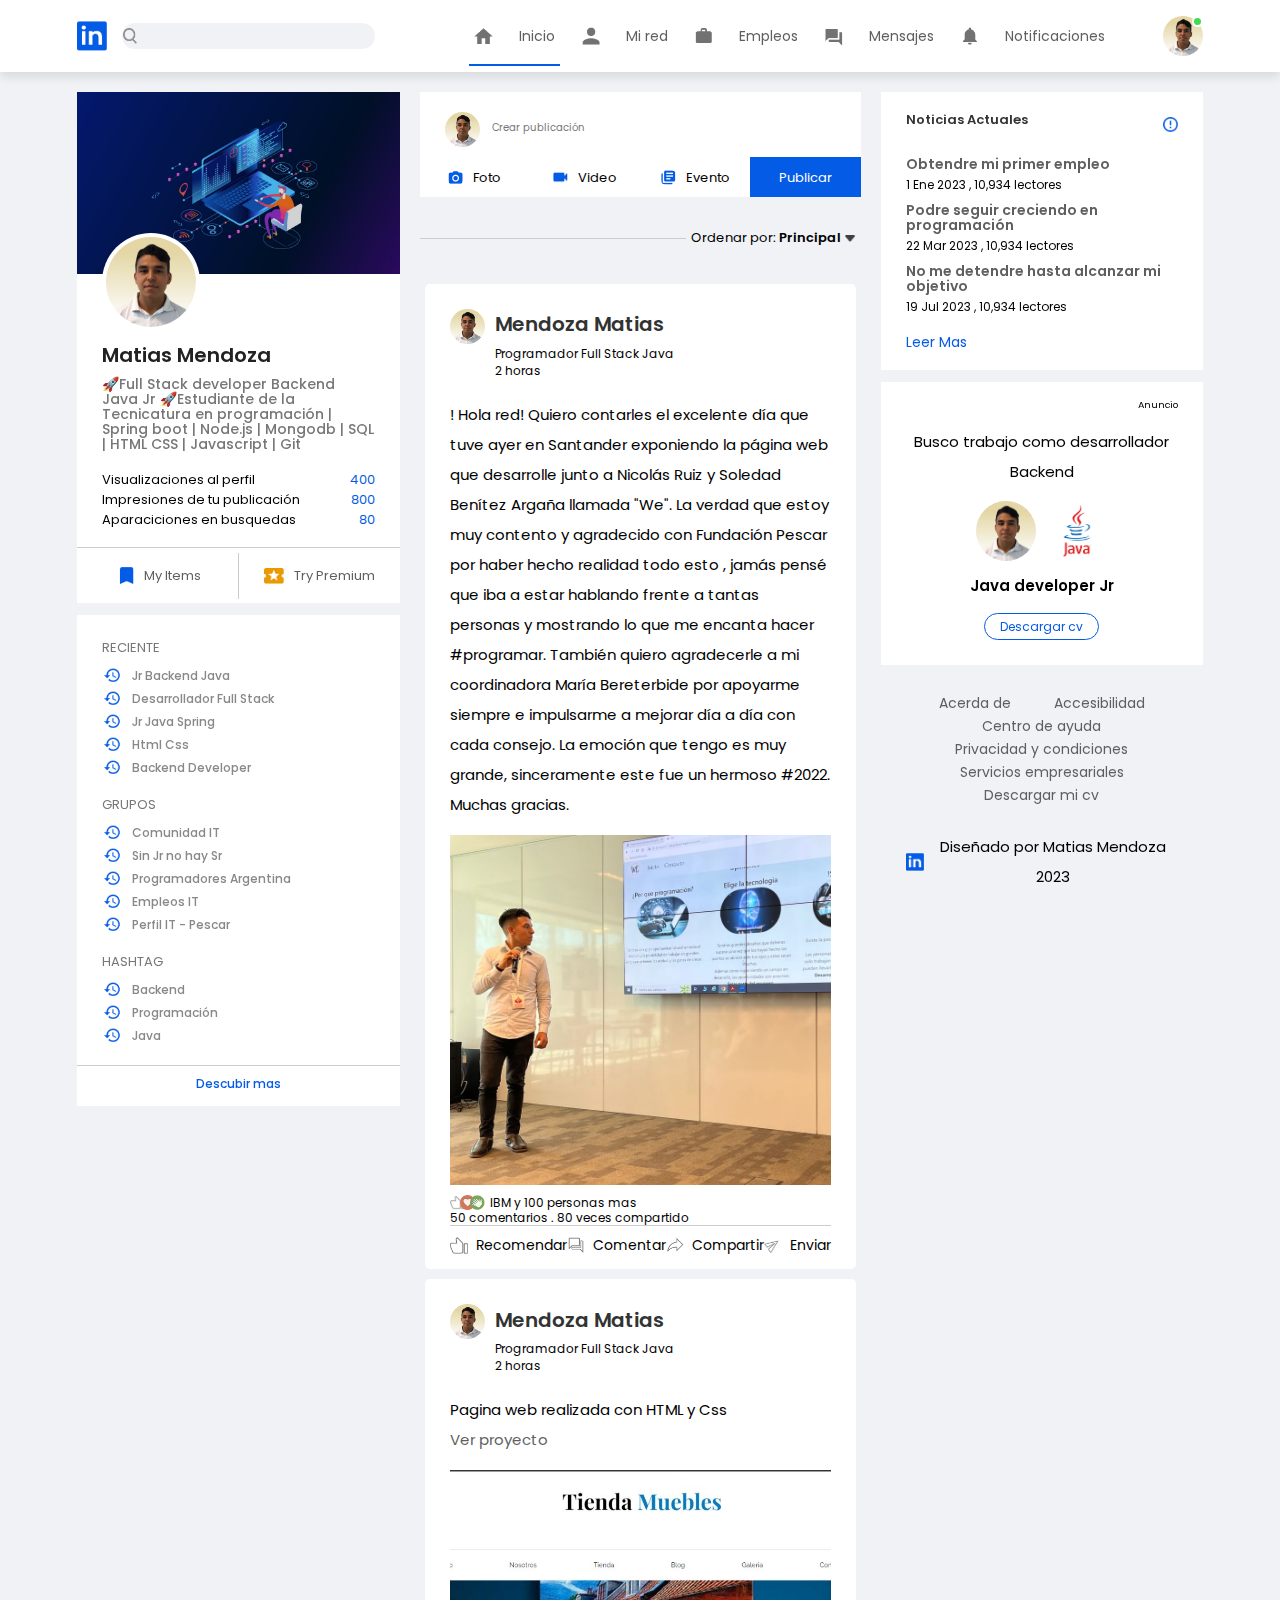
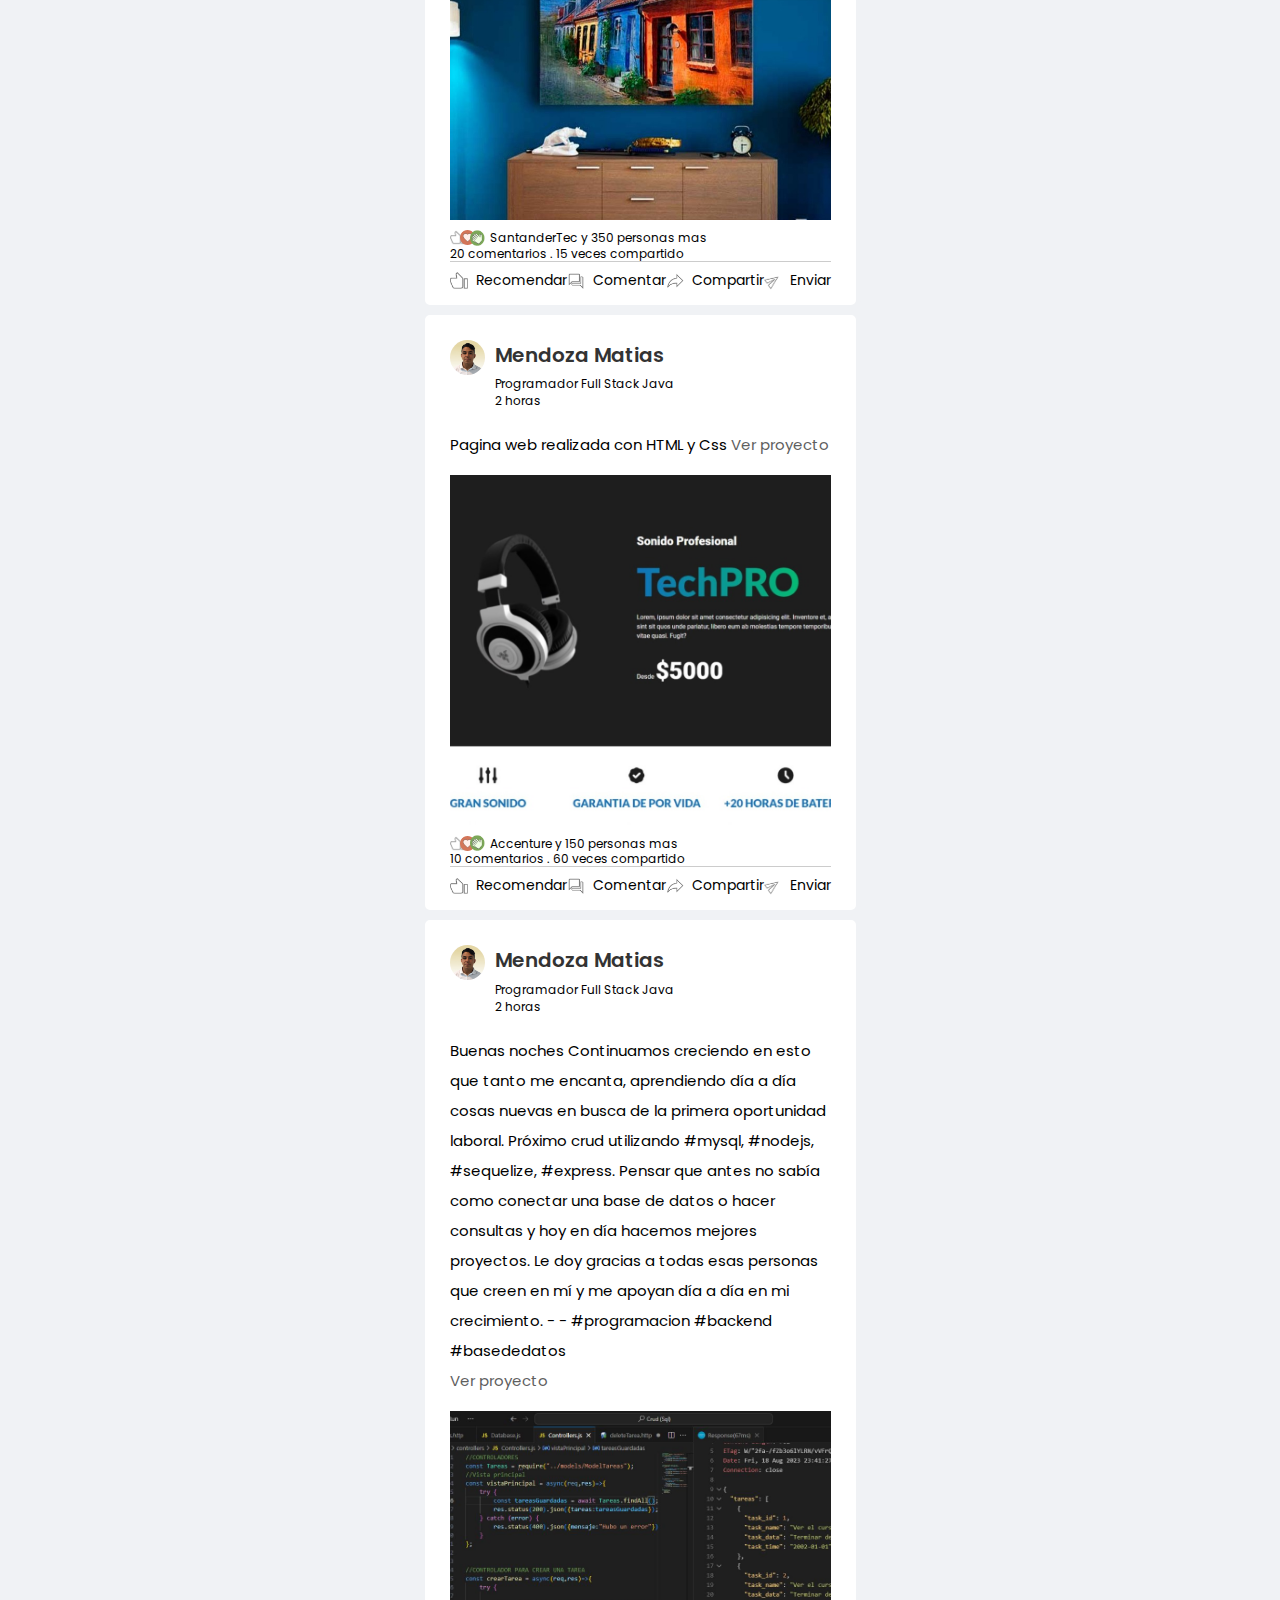
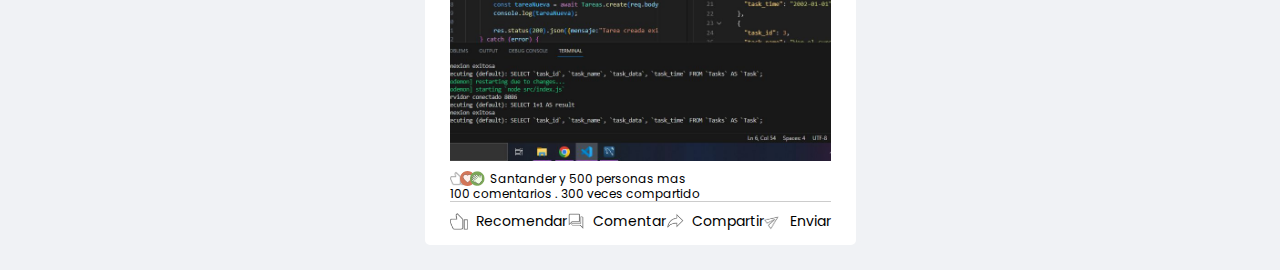
==== index.html @ 3d330d47 "primer commit" ====
<!DOCTYPE html>
<html lang="es">

<head>
    <meta charset="UTF-8">
    <meta http-equiv="X-UA-Compatible" content="IE=edge">
    <meta name="viewport" content="width=device-width, initial-scale=1.0">
    <title>Linkedn Mendoza Matias</title>
    <link rel="icon" href="./images/home.png">
    <link rel="stylesheet" href="css/normalize.css">
    <link rel="stylesheet" href="css/app.css">
    <link rel="preconnect" href="https://fonts.googleapis.com">
    <link rel="preconnect" href="https://fonts.gstatic.com" crossorigin>
    <link
        href="https://fonts.googleapis.com/css2?family=Lato:wght@100&family=Poppins:wght@400;600;800&family=Roboto+Serif:opsz,wght@8..144,400;8..144,500&family=Roboto:ital,wght@0,100;0,300;0,400;1,100&display=swap"
        rel="stylesheet">
</head>

<body>
    <!--Navegacion-->
    <nav class="navegacion">
        <div class="nav-logo">
            <a href="index.html" class="logo">
                <img src="images/logo.png" alt="Logo linkedn"></a>

            <div class="buscador">
                <img src="images/search.png" alt="Buscador">
                <input type="text" placeholder="Buscar">
            </div>

        </div>
        <div class="nav-links">
            <ul>
                <li><a href="#" class="activar-link">
                        <img src="images/home.png" alt="Logo Inicio">
                        <span class="nav-span">Inicio</span>
                    </a>
                </li>
                <li><a href="#">
                        <img src="images/network.png" alt="Logo Mi red trabajo">
                        <span class="nav-span">Mi red</span>
                    </a>
                </li>
                <li>
                    <a href="#">
                        <img src="images/jobs.png" alt="Logo Empleos">
                        <span class="nav-span">Empleos</span>
                    </a>
                </li>
                <li>
                    <a href="#">
                        <img src="images/message.png" alt="Logo Mensajes">
                        <span class="nav-span">Mensajes</span>
                    </a>
                </li>
                <li>
                    <a href="#"><img src="images/notification.png" alt="Logo Notificaciones">
                        <span class="nav-span">Notificaciones</span>
                    </a>
                </li>
            </ul>
        </div>
        <div class="nav-perfil">
            <div class="conectado">
                <img src="images/Foto.jpg" alt="Foto de perfil" class="foto-perfil" id="foto-perfil">
            </div>
        </div>
        <!--Perfil-->
        <div class="menu-perfil-wrap " id="menuWrap">
            <div class="perfil-menu">
                <div class="informacion-usuario">
                    <img src="images/Foto.jpg" alt="Foto personal">
                </div>
                <h3>Mendoza Matias</h3>
                <a href="./views/perfil.html">Ver tu perfil</a>
                <hr>
                <a href="#" class="perfil-menu-link">
                    <img src="images/feedback.png" alt="Icono opionio">
                    <p>Dar opinion</p>
                    <span>></span>
                </a>
                <a href="#" class="perfil-menu-link">
                    <img src="images/setting.png" alt="Icono opciones">
                    <p>Opciones y Privacidad</p>
                    <span>></span>
                </a>
                <a href="#" class="perfil-menu-link">
                    <img src="images/help.png" alt="Icono ayuda">
                    <p>Ayuda y soporte</p>
                    <span>></span>
                </a>
                <a href="#" class="perfil-menu-link">
                    <img src="images/display.png" alt="Icono acceso ">
                    <p>Visualizacion y Acceso</p>
                    <span>></span>
                </a>
                <a href="#" class="perfil-menu-link">
                    <img src="images/logout.png" alt="Icono cerrar sesion ">
                    <p>Cerrar Sesion</p>
                    <span>></span>
                </a>
            </div>
        </div>
    </nav>
    <!--Fin navegacion-->
    <!--Contenido-->
    <main>
        <section class="contenido-principal">
            <!--Contenido izquierdo-->

            <div class="sidebar-izquierdo">
                <div class="position-sticky">
                    <!--Efecto scroll-->
                    <div class="sidebar-perfil">
                        <img src="./images/portada-perfil.jpeg" width="100%">
                        <div class="sidebar-perfil-info">
                            <img src="images/Foto.jpg">
                            <h1>Matias Mendoza</h1>
                            <h3>🚀Full Stack developer Backend Java Jr 🚀Estudiante de la Tecnicatura en
                                programación |
                                Spring boot | Node.js | Mongodb | SQL | HTML CSS | Javascript | Git</h3>
                            <ul class="perfil-items">
                                <li>Visualizaciones al perfil<span>400</span></li>
                                <li>Impresiones de tu publicación<span>800</span></li>
                                <li>Aparaciciones en busquedas<span>80</span></li>
                            </ul>
                        </div>
                        <div class="sidebar-perfil-link">
                            <a href="#"><img src="images/items.png" alt=""> My Items</a>
                            <a href="#"><img src="images/premium.png" alt=""> Try Premium</a>
                        </div>
                    </div>
                    <!--Seccion izquierda-->
                    <div class="sidebar-actividad">
                        <h3>Reciente</h3>
                        <a href="#"><img src="/images/recent.png">Jr Backend Java</a>
                        <a href="#"><img src="/images/recent.png">Desarrollador Full Stack</a>
                        <a href="#"><img src="/images/recent.png">Jr Java Spring</a>
                        <a href="#"><img src="/images/recent.png">Html Css</a>
                        <a href="#"><img src="/images/recent.png">Backend Developer</a>
                        <h3>Grupos</h3>
                        <a href="#"><img src="/images/recent.png">Comunidad IT</a>
                        <a href="#"><img src="/images/recent.png">Sin Jr no hay Sr</a>
                        <a href="#"><img src="/images/recent.png">Programadores Argentina</a>
                        <a href="#"><img src="/images/recent.png">Empleos IT</a>
                        <a href="#"><img src="/images/recent.png">Perfil IT - Pescar</a>
                        <h3>Hashtag</h3>
                        <a href="#"><img src="/images/recent.png">Backend</a>
                        <a href="#"><img src="/images/recent.png">Programación</a>
                        <a href="#"><img src="/images/recent.png">Java</a>
                        <div class="descubrir-mas">
                            <a href="#">Descubir mas</a>
                        </div>
                    </div>
                </div>
            </div>
            <!--Seccion central-->
            <div class="publicaciones">
                <div class="crear-publicacion">
                    <div class="campo-crear">
                        <img src="images/Foto.jpg" alt="Imagen personal">
                        <textarea rows="2" placeholder="Crear publicación"></textarea>
                    </div>
                    <div class="crear-publicacion-links">
                        <li><img src="images/photo.png" alt="Logo camara">Foto</li>
                        <li><img src="images/video.png" alt="Logo video">Video</li>
                        <li><img src="images/event.png" alt="Logo evento">Evento</li>
                        <li class="btn-blue">Publicar</li>
                    </div>
                </div>
                <div class="ordenar">
                    <hr>
                    <p>Ordenar por: <span>Principal<img src="./images/down-arrow.png"
                                alt="Imagen flecha ordenar"></span></p>
                </div>
                <!--Publicaion 1-->
                <div class="publicacion">
                    <div class="publicacion-autor">
                        <img src="images/Foto.jpg" alt="Imagen personal">
                        <div>
                            <h1>Mendoza Matias</h1>
                            <small>Programador Full Stack Java</small>
                            <small>2 horas</small>
                        </div>
                    </div>
                    <p>! Hola red!
                        Quiero contarles el excelente día que tuve ayer en Santander exponiendo la página web que
                        desarrolle junto a Nicolás Ruiz y Soledad Benítez Argaña llamada "We".
                        La verdad que estoy muy contento y agradecido con Fundación Pescar por haber hecho realidad todo
                        esto , jamás pensé que iba a estar hablando frente a tantas personas y mostrando lo que me
                        encanta hacer #programar. También quiero agradecerle a mi coordinadora María Bereterbide por
                        apoyarme siempre e impulsarme a mejorar día a día con cada consejo.
                        La emoción que tengo es muy grande, sinceramente este fue un hermoso #2022.
                        Muchas gracias.</p>
                    <div class="imagen-publicacion img-uno"></div>
                    <div class="acciones-publicacion">
                        <div>
                            <img src="images/thumbsup.png" alt="">
                            <img src="images/love.png" alt="">
                            <img src="images/clap.png" alt="">
                            <span class="impresiones">IBM y 100 personas mas</span>
                        </div>
                        <div>
                            <span>50 comentarios . 80 veces compartido</span>
                        </div>
                    </div>
                    <div class="publicacion-actividad">
                        <div>
                            <img class="img-actividad" src="images/like.png" alt="Icono recomendar">
                            <span>Recomendar</span>
                        </div>
                        <div>
                            <img class="img-actividad" src="images/comment.png" alt="Icono comentar">
                            <span>Comentar</span>
                        </div>
                        <div>
                            <img class="img-actividad" src="images/share.png" alt="Icono compartir">
                            <span>Compartir</span>
                        </div>
                        <div>
                            <img class="img-actividad" src="images/send.png" alt="Icono enviar">
                            <span>Enviar</span>
                        </div>
                    </div>
                </div>
                <!--Fin publicacion 1-->
                <!--Publicacion 2-->
                <div class="publicacion">
                    <div class="publicacion-autor">
                        <img src="images/Foto.jpg" alt="Imagen personal">
                        <div>
                            <h1>Mendoza Matias</h1>
                            <small>Programador Full Stack Java</small>
                            <small>2 horas</small>
                        </div>
                    </div>
                    <p>Pagina web realizada con HTML y Css <br><a
                            href="https://tech-nryr8z145-mendoza-matias.vercel.app/">Ver proyecto</a></p>
                    <div class="imagen-publicacion img-dos"></div>
                    <div class="acciones-publicacion">
                        <div>
                            <img src="images/thumbsup.png" alt="">
                            <img src="images/love.png" alt="">
                            <img src="images/clap.png" alt="">
                            <span class="impresiones">SantanderTec y 350 personas mas</span>
                        </div>
                        <div>
                            <span>20 comentarios . 15 veces compartido</span>
                        </div>
                    </div>
                    <div class="publicacion-actividad">
                        <div>
                            <img class="img-actividad" src="images/like.png" alt="Icono recomendar">
                            <span>Recomendar</span>
                        </div>
                        <div>
                            <img class="img-actividad" src="images/comment.png" alt="Icono comentar">
                            <span>Comentar</span>
                        </div>
                        <div>
                            <img class="img-actividad" src="images/share.png" alt="Icono compartir">
                            <span>Compartir</span>
                        </div>
                        <div>
                            <img class="img-actividad" src="images/send.png" alt="Icono enviar">
                            <span>Enviar</span>
                        </div>
                    </div>
                </div>
                <!--Fin publicaion 2-->
                <!--Publicacion 3 -->
                <div class="publicacion">
                    <div class="publicacion-autor">
                        <img src="images/Foto.jpg" alt="Imagen personal">
                        <div>
                            <h1>Mendoza Matias</h1>
                            <small>Programador Full Stack Java</small>
                            <small>2 horas</small>
                        </div>
                    </div>
                    <p>Pagina web realizada con HTML y Css <a href="">Ver proyecto</a></p>
                    <div class="imagen-publicacion img-tres"></div>
                    <div class="acciones-publicacion">
                        <div>
                            <img src="images/thumbsup.png" alt="">
                            <img src="images/love.png" alt="">
                            <img src="images/clap.png" alt="">
                            <span class="impresiones">Accenture y 150 personas mas</span>
                        </div>
                        <div>
                            <span>10 comentarios . 60 veces compartido</span>
                        </div>
                    </div>
                    <div class="publicacion-actividad">
                        <div>
                            <img class="img-actividad" src="images/like.png" alt="Icono recomendar">
                            <span>Recomendar</span>
                        </div>
                        <div>
                            <img class="img-actividad" src="images/comment.png" alt="Icono comentar">
                            <span>Comentar</span>
                        </div>
                        <div>
                            <img class="img-actividad" src="images/share.png" alt="Icono compartir">
                            <span>Compartir</span>
                        </div>
                        <div>
                            <img class="img-actividad" src="images/send.png" alt="Icono enviar">
                            <span>Enviar</span>
                        </div>
                    </div>
                </div>
                <!--Fin publicacion 3-->
                <!--Pulicacion 4 -->
                <div class="publicacion">
                    <div class="publicacion-autor">
                        <img src="images/Foto.jpg" alt="Imagen personal">
                        <div>
                            <h1>Mendoza Matias</h1>
                            <small>Programador Full Stack Java</small>
                            <small>2 horas</small>
                        </div>
                    </div>
                    <p>Buenas noches
                        Continuamos creciendo en esto que tanto me encanta, aprendiendo día a día cosas nuevas en busca
                        de la primera oportunidad laboral.
                        Próximo crud utilizando #mysql, #nodejs, #sequelize, #express.
                        Pensar que antes no sabía como conectar una base de datos o hacer consultas y hoy en día hacemos
                        mejores proyectos.
                        Le doy gracias a todas esas personas que creen en mí y me apoyan día a día en mi crecimiento.
                        -
                        -
                        #programacion #backend #basededatos <br><a
                            href="https://github.com/Mendoza-Matias/Listador_Notas">Ver proyecto</a></p>
                    <div class="imagen-publicacion img-cuatro"></div>
                    <div class="acciones-publicacion">
                        <div>
                            <img src="images/thumbsup.png" alt="">
                            <img src="images/love.png" alt="">
                            <img src="images/clap.png" alt="">
                            <span class="impresiones">Santander y 500 personas mas</span>
                        </div>
                        <div>
                            <span>100 comentarios . 300 veces compartido</span>
                        </div>
                    </div>
                    <div class="publicacion-actividad">
                        <div>
                            <img class="img-actividad" src="images/like.png" alt="Icono recomendar">
                            <span>Recomendar</span>
                        </div>
                        <div>
                            <img class="img-actividad" src="images/comment.png" alt="Icono comentar">
                            <span>Comentar</span>
                        </div>
                        <div>
                            <img class="img-actividad" src="images/share.png" alt="Icono compartir">
                            <span>Compartir</span>
                        </div>
                        <div>
                            <img class="img-actividad" src="images/send.png" alt="Icono enviar">
                            <span>Enviar</span>
                        </div>
                    </div>
                </div>
            </div>
            <!--Contenido Derecho-->
            <div class="sidebar-derecho">
                <div class="position-sticky">
                    <!--Efecto scroll-->
                    <div class="nuevas-publicaciones">
                        <img src="images/more.png" class="info-icono" alt="icono de nueva información">
                        <h3>Noticias Actuales</h3>

                        <a href="#">Obtendre mi primer empleo</a>
                        <span>1 Ene 2023 , 10,934 lectores</span>

                        <a href="#">Podre seguir creciendo en programación</a>
                        <span>22 Mar 2023 , 10,934 lectores</span>

                        <a href="#">No me detendre hasta alcanzar mi objetivo</a>
                        <span>19 Jul 2023 , 10,934 lectores</span>

                        <a href="#" class="leer-mas">Leer Mas</a>
                    </div>

                    <div class="sidebar-noticias">
                        <small>Anuncio</small>
                        <p>Busco trabajo como desarrollador Backend</p>
                        <div>
                            <img src="images/Foto.jpg" alt="Foto personal">
                            <img src="./images/java.png" alt="Logo Java">
                        </div>
                        <b>Java developer Jr</b>
                        <a href="#" class="noticia-link">Descargar cv</a>
                    </div>
                    <div class="links-utiles">
                        <a href="#">Acerda de</a>
                        <a href="#">Accesibilidad</a>
                        <a href="#">Centro de ayuda</a>
                        <a href="#">Privacidad y condiciones</a>
                        <a href="#">Servicios empresariales</a>
                        <a href="./docs/cv.pdf" download="curriculum-Mendoza-Matias"> Descargar mi cv</a>

                        <div class="copyright">
                            <img src="images/logo.png" alt="Logo linkedn">
                            <p>Diseñado por Matias Mendoza 2023</p>
                        </div>
                    </div>
                </div>
            </div>
        </section>
    </main>
    <script src="js/app.js"></script>
</body>

</html>
---- css/app.css ----
html {
    font-size: 62.5%;
    /*Hack con rem : Agregar font-size:62.5%; , asi cada rem valdra 10px*/
    box-sizing: border-box;
}

*:before,
*:after {
    box-sizing: inherit;
}

body {
    font-family: 'Poppins', sans-serif;
    line-height: 1.5rem;
    background: var(--blanco);
}

.contendor {
    max-width: 120rem;
    width: 90%;
    margin: 0 auto;
}

/*Variables*/
:root {
    --blancoClaro: #fff;
    --separacion: 5rem;
    --blanco: #f0f2f5;
    --gris: #5f5f5f;
    --verde: #41db51;
    --azul: #045be6;
}

/*Globales*/

a {
    text-decoration: none;
    color: var(--gris);
}

li {
    font-size: 1.2rem;
    list-style: none;
}

.contenedor {
    max-width: 120rem;
    margin: 0 auto;
    /*Toma los 1200px y dejalo centrado*/
}
p{
    line-height: 2;
}
p,b{
    font-size: 1.5rem;
}

h1{
    font-size: 2rem;
}
h2{
    font-size: 1.5rem;
}

h3{
    font-size: 1.3rem;
}

/*----------*/

/*Recursos*/
.btn-blue{
    background-color: #045be6;
    color: #fff;
}

.btn-gray{
    color: #000;
    background-color: #e4e6eb;   
}

.alinear-botones li{
    display: inline-block;
    padding: 0.6rem 1.5rem;
    border-radius: 0.4rem;
    margin-right: 1rem;
}
/*Publicaciones imagenes*/

.imagen-publicacion{
    background-repeat: no-repeat;
    background-position: center;
    background-size: cover;
    height: 35rem;
}

.img-uno{
    background-image: url(../images/Foto2.jpg);
}

.img-dos{
    background-image: url(../images/proyectoUno.jpeg);
}

.img-tres{
    background-image: url(../images/proyectoDos.jpeg);
}

.img-cuatro{
    background-image: url(../images/proyectoTres.jfif);
}
/*Navegacion*/
.navegacion {
    display: flex;
    align-items: center;
    justify-content: space-between;
    background-color: #fff;
    padding: 0.6rem 6%;
    position: sticky;
    top: 0;
    z-index: 100;
    box-shadow: 0 0.5rem 1rem rgba(0, 0, 0, 0.1);
}

.nav-links ul {
    display: flex;
}

.foto-perfil {
    width: 3rem;
    border-radius: 50%;
    display: block;
    cursor: pointer;
    position: relative;
}

.nav-span{
    display: none;
}
.nav-links img {
    width: 4rem;
}

@media (min-width:768px) {

    .nav-links ul li {
        display: inline-block;
    }

    .nav-links ul li a {
        gap: 2rem;
        display: flex;
        align-items: center;
        font-size: 1.4rem;
        margin: 0.5rem 0.8rem;
        padding-right: 0.5rem;
        position: relative;
    }

    .nav-links ul li a::after {
        content: '';
        width: 0;
        height: 0.2rem;
        background-color: var(--azul);
        position: absolute;
        bottom: -1.5rem;
        -webkit-transition-property: width;
        transition-property: width;
        transition: 0.3s ease-out;
    }

    .nav-links ul li a:hover::after,
    .nav-links ul li a.activar-link::after {
        width: 100%;

    }

    .foto-perfil {
        width: 4rem;
    }

    .nav-links img {
        width: 3rem;
    }

    .nav-span{
        display: flex;
    }
}

.logo img {
    width: 30px;
    margin-right: 1.5rem;
    display: block;
}



.conectado {
    position: relative;
}

/*Punto de conectado*/
.conectado::after {
    content: '';
    width: 0.7rem;
    height: 0.7rem;
    border: 0.2rem solid #fff;
    border-radius: 50%;
    right: 0px;
    top: 0;
    background-color: var(--verde);
    position: absolute;
}

.buscador {
    background-color: transparent;
    width: auto;
}

@media (min-width:768px) {
    .buscador {
        background-color: var(--blanco);
        width: 25rem;
        border-radius: 2rem;
        display: flex;
        align-items: center;
        padding: 0.5rem 0.15rem;
    }
}

.buscador img {
    width: 1.4rem;
}

.buscador input[type="text"] {
    display: none;
}

@media (min-width:768px) {
    .buscador input[type="text"] {
        width: 100%;
        background: transparent;
        padding: 0.8rem;
        outline: none;
        border: 0;
    }
}

.nav-logo {
    display: flex;
    align-items: center;
}

/*Seccion principal*/

.contenido-principal {
    display: grid;
    grid-template-columns: unset;
}

@media (min-width:768px) {
    .contenido-principal {
        grid-template-columns: repeat(3, 1fr);
        padding: 2rem 6%;
        gap: 2rem;
    }
}

.position-sticky {
    position: sticky;
    top: 7.3rem;
}

.sidebar-perfil {
    background-color: var(--blancoClaro);
}

.sidebar-perfil-info {
    padding: 0 2.5rem;
}

.sidebar-perfil-info img {
    width: 100%;
}

.sidebar-perfil-info img {
    width: 90px;
    border-radius: 50%;
    background-color: var(--blancoClaro);
    padding: 0.4rem;
    margin-top: -4.5rem;
}

.sidebar-perfil-info h1 {
    font-weight: 600;
    color: #222;
}

.sidebar-perfil-info h3 {
    font-size: 1.4rem;
    font-weight: 500;
    color: #777;
}

.perfil-items {
    padding: 0;
    margin: 2rem 0;
}

.perfil-items li {
    width: 100%;
    margin: 0.5rem 0;
    font-size: 1.3rem;
}

.perfil-items li span {
    float: right;
    color: var(--azul);
}

.sidebar-perfil-link {
    display: flex;
    align-items: center;
    border-top: 1px solid #ccc;
}

.sidebar-perfil-link a {
    flex-basis: 50%;
    display: flex;
    align-items: center;
    justify-content: center;
    padding: 1.5rem 0;
    font-size: 1.3rem;
    border-left: 1px solid #ccc;
}

.sidebar-perfil-link a:first-child {
    border-left: 0;

}

.sidebar-perfil-link a img {
    width: 2.0rem;
    margin-right: 1rem;
}

.sidebar-actividad {
    background: var(--blancoClaro);
    padding: 0.5rem 2.5rem;
    margin: 1.2rem 0;
}

.sidebar-actividad h3 {
    text-transform: uppercase;
    color: #777;
    font-weight: 400;
    margin: 2rem 0 1rem;
}

.sidebar-actividad a {
    display: flex;
    align-items: center;
    font-size: 1.2rem;
    font-weight: 500;
    color: #888;
    margin: 0.3rem 0;
}

.sidebar-actividad img {
    width: 2rem;
    margin-right: 1rem;
}

.descubrir-mas {
    border-top: 1px solid #ccc;
    text-align: center;
    margin-top: 2rem;
    margin-left: -2.5rem;
    margin-right: -2.5rem;
}

.descubrir-mas a {
    color: var(--azul);
    display: inline-block;
    margin: 1rem 0;
}

/*Sidebar derecho*/

.nuevas-publicaciones {
    background-color: var(--blancoClaro);
    padding: 1rem 2.5rem;
}

.info-icono {
    width: 1.5rem;
    float: right;
    margin-top: 1.5rem;
}

.nuevas-publicaciones h3 {
    font-weight: 600;
    color: #333;
    margin: 1rem 0 3rem;
}

.nuevas-publicaciones span {
    font-size: 1.2rem;
}

.nuevas-publicaciones a {
    display: block;
    font-size: 1.4rem;
    font-weight: 600;
    margin-top: 1rem;
    margin-bottom: 0.5rem;
}

.nuevas-publicaciones .leer-mas {
    color: var(--azul);
    font-weight: 400;
    margin: 2rem 0 1rem;
}

/*Noticias*/
.sidebar-noticias {
    background-color: #fff;
    padding: 1.5rem 2.5rem;
    text-align: center;
    margin: 1.2rem 0;
    font-size: 1.2rem;
}

.sidebar-noticias img {
    width: 6rem;
    border-radius: 50%;
    margin: 0.4rem;
}

.sidebar-noticias small {
    float: right;
    font-weight: 400;
}

.sidebar-noticias p {
    margin-top: 3rem;
    margin-bottom: 1rem;
}

.sidebar-noticias b {
    display: block;
    font-weight: 600;
    margin-top: 1rem;
}

.noticia-link {
    display: inline-block;
    border: 1px solid var(--azul);
    border-radius: 3rem;
    padding: 0.5rem 1.5rem;
    color: var(--azul);
    font-weight: 400;
    margin: 2rem auto 1rem;
}

/*Links utiles*/
.links-utiles {
    padding: 1.5rem 2.5rem;
    text-align: center;
}

.links-utiles a {
    display: inline-block;
    font-size: 1.4rem;
    margin: 0.4rem 2rem;
}

.copyright {
    display: flex;
    align-items: center;
    justify-content: center;
    font-size: 1.2rem;
    margin-top: 1rem;
    font-weight: 400;
}

.copyright img {
    width: 1.8rem;
    margin-right: 0.4rem;
}

/*Contenido central*/
.crear-publicacion {
    background-color: var(--blancoClaro);
}

.campo-crear {
    padding: 2rem 2.5rem 1rem;
    display: flex;
    align-items: flex-start;
}

.campo-crear img {
    width: 3.5rem;
    border-radius: 50%;
    margin-right: 1rem;
}

.campo-crear textarea {
    width: 100%;
    border: none;
    outline: 0;
    resize: none;
    /*Quito la opción de agrandar el campo manualmente*/
    background-color: transparent;
    margin-top: 0.8rem;
}

.crear-publicacion-links {
    display: flex;
    align-items: flex-start;
}

.crear-publicacion-links li {
    flex-basis: 25%;
    height: 4rem;
    font-size: 1.3rem;
    display: flex;
    align-items: center;
    justify-content: center;
    cursor: pointer;
}

.crear-publicacion-links img {
    width: 1.5rem;
    border-radius: 0.5rem;
    margin-right: 1rem;
}


.ordenar {
    display: flex;
    align-items: center;
    margin: 1rem 0;
}

.ordenar hr {
    flex: 1;
    border: 0;
    height: 0.1rem;
    background-color: #ccc;
}

.ordenar p {
    font-size: 1.3rem;
    padding: 0.5rem;
}

.ordenar span {
    font-weight: 600;
    cursor: pointer;
}

.ordenar img {
    width: 1.2rem;
    margin-left: 0.3rem;
}

/*Publicaciones*/
.publicacion {
    background-color: var(--blancoClaro);
    border-radius: 1rem;
    border: 0.5rem solid var(--blanco);

}

@media (min-width:768px) {
    .publicacion {
        padding: 2rem 2.5rem 0.5rem;
    }
}

.publicacion-autor {
    display: flex;
    align-items: flex-start;
    margin-bottom: 2rem;
}

.publicacion-autor img {
    width: 3.5rem;
    border-radius: 50%;
    margin-right: 1rem;
    margin-top: 0.5rem;
}

.publicacion-autor h1 {
    font-weight: 600;
    color: #333;
}

.publicacion-autor small {
    display: block;
    font-size: 1.2rem;
    margin-bottom: 0.2rem;
}

.publicacion p {
    margin-bottom: 1.5rem;
}

/*Botones de reaccion*/
.acciones-publicacion {
    display: flex;
    flex-wrap: wrap;
    align-items: center;
    justify-content: space-between;
    font-size: 1.2rem;
    border-bottom: 0.1rem solid #ccc;
    padding-top: 1rem;
}

.acciones-publicacion div {
    display: flex;
    align-items: center;
}

.acciones-publicacion img {
    width: 1.5rem;
    margin-right: -0.5rem;
}

.impresiones {
    margin-left: 1rem;

}

.publicacion-actividad {
    display: flex;
    align-items: center;
    justify-content: space-evenly;
    padding: 1rem 0;
}

.publicacion-actividad span {
    display: none;
}

@media (min-width:768px) {
    .publicacion-actividad {
        font-size: 1.4rem;
        font-weight: 400;
        justify-content: space-between;
    }

    .publicacion-actividad span {
        display: flex;
    }
}

.publicacion-actividad div {
    display: flex;
    align-items: center;
}

/*Botones inferiores de la publicaion*/
.img-actividad {
    width: 1.8rem;
    margin-right: 0.8rem;
}

/*Navegacion wrap menu*/
.menu-perfil-wrap {
    position: absolute;
    top: 100%;
    right: 0;
    max-height: 0;
    width: 32rem;
    overflow: hidden;
    -webkit-transition-property: max-height;
    transition-property: max-height;
    transition: 0.5s;
}

@media (min-width:768px) {
    .menu-perfil-wrap {
        right: 5%;
    }
}

/*Opcion para abrir el menu*/
.menu-perfil-wrap.abrir {
    max-height: 45rem;
}

.perfil-menu {
    background-color: #222;
    color: var(--blancoClaro);
    margin: 1rem;
    padding: 2rem;
}

.informacion-usuario {
    display: flex;
    align-items: center;
}

.informacion-usuario img {
    width: 5rem;
    border-radius: 50%;
    margin-right: 1.5rem;
}

.informacion-usuario h3 {
    font-weight: 400;
    margin-bottom: 0.7rem;
}

.informacion-usuario a {
    color: #c9dbf8;
    font-size: 1.3rem;
}

.perfil-menu-link hr {
    border: 0;
    height: 0.1rem;
    width: 100%;
    background: var(--blancoClaro);
    margin: 1.5rem 0 1rem;
}

.perfil-menu-link {
    display: flex;
    align-items: center;
    color: var(--blancoClaro);
    margin: 1.2rem 0;
    font-size: 1.4rem;
}

.perfil-menu-link p {
    width: 100%;
}

.perfil-menu-link img {
    width: 3.5rem;
    border-radius: 50%;
    margin-right: 1.5rem;
}

/*Hoja 2 perfil.html*/
@media (min-width:768px) {
    .contenido-perfil-menu {
        display: grid;
        grid-template-columns: repeat(4, 1fr);
        margin-top: 5rem;
        gap: 1rem;
    }

    .perfil-main {
        grid-column: 1/4;
    }

}

/*Contenedor perfil*/

.perfil-contenedor {
    background-color: var(--blancoClaro);
}

.contenido-interno {
    padding: 0 4% 1rem;
}

.perfil-foto-personal {
    width: 15rem;
    border-radius: 50%;
    margin-top: -7.5rem;
    padding: 0.5rem;
    background-color: var(--blancoClaro);
}

.contenido-interno h1 {
    font-weight: 600;
    color: #222;
}

.contenido-interno b {
    font-weight: 400;
}

.contenido-interno p {
    margin-top: 1rem;
}
.contenido-interno span{
    font-size: 1.3rem;
}

.contactos {
    display: flex;
    align-items: center;
    margin: 2rem 0;
}

.contactos img {
    width: 3rem;
    border-radius: 50%;
    margin-right: 0.5rem;
}

.botones-perfil img {
    width: 1.8rem;
    margin-right: 0.5rem;
}

.perfil-descripcion-main {
    background-color: var(--blancoClaro);
    padding: 2rem 4% 3rem;
    margin: 1.2rem 0;
}
.perfil-descripcion-main p{
    font-size: 1.5rem;
    line-height: 2;
}
.perfil-descripcion-main h2 {
    color: #333;
    margin: 1rem 0 2rem;
    font-weight: 600;
}

.saber-mas {
    display: block;
    text-align: right;
    font-size: 1.5rem;
}

.perfil-desc-row {
    display: flex;
    align-items: flex-start;
    margin: 2rem 0;

}

.perfil-desc-row img {
    width: 5rem;
    margin-right: 2.5rem;
    margin-top: 0.5rem;
}

.perfil-desc-row div {
    width: 100%;
}

.perfil-desc-row h3 {
    font-weight: 600;
    color: #333;
}

.perfil-desc-row b {
    display: block;
    font-weight: 400;
    font-size: 1.5rem;
}

.perfil-desc-row p {
    margin-top: 1.5rem;
}

.perfil-desc-row hr {
    border: 0;
    border-bottom: 1px solid #999;
    margin-top: 1rem;
}

.experiencia {
    display: flex;
    align-items: center;
    justify-content: center;
    padding-top: 2rem;
    font-weight: 400;
    font-size: 1.5rem;
}

.experiencia img {
    width: 2rem;
    margin-left: 0.8rem;
}



@media (min-width:768px) {
    .perfil-sidebar {
        grid-column: 4/5;
    }
}
.personas-sidebar {
    background-color: var(--blancoClaro);
    padding: 1.5rem 2.5rem;
    margin: 1.2rem 0;
    font-size: 1.2rem;
}

.personas-sidebar h3 {
    font-weight: 600;
    margin: 1rem 0 2rem;
}

.personas-sidebar-row {
    display: flex;
    align-items: flex-start;
    margin: 0.6rem 0;
}

.personas-sidebar-row img {
    width: 4rem;
    border-radius: 50%;
    margin-right: 0.8rem;
    margin-top: 0.5rem;
}

.personas-sidebar-row h2 {
    font-weight: 600;
}
.contacto li{
    margin: 1rem;
}
.skill-btn{
    color: #777;
}
.persona-link {
    display: inline-block;
    margin: 1rem 0;
    padding: 0.5rem 2.5rem;
    border: 1px solid #222;
    border-radius: 3rem;
    font-weight: 400;
}

.perfil-footer {
    padding: 0 6% 3rem;
}

.perfil-footer .links-utiles {
    text-align: left;
    padding: 0;
}

.perfil-footer .copyright {
    justify-content: flex-start;
}
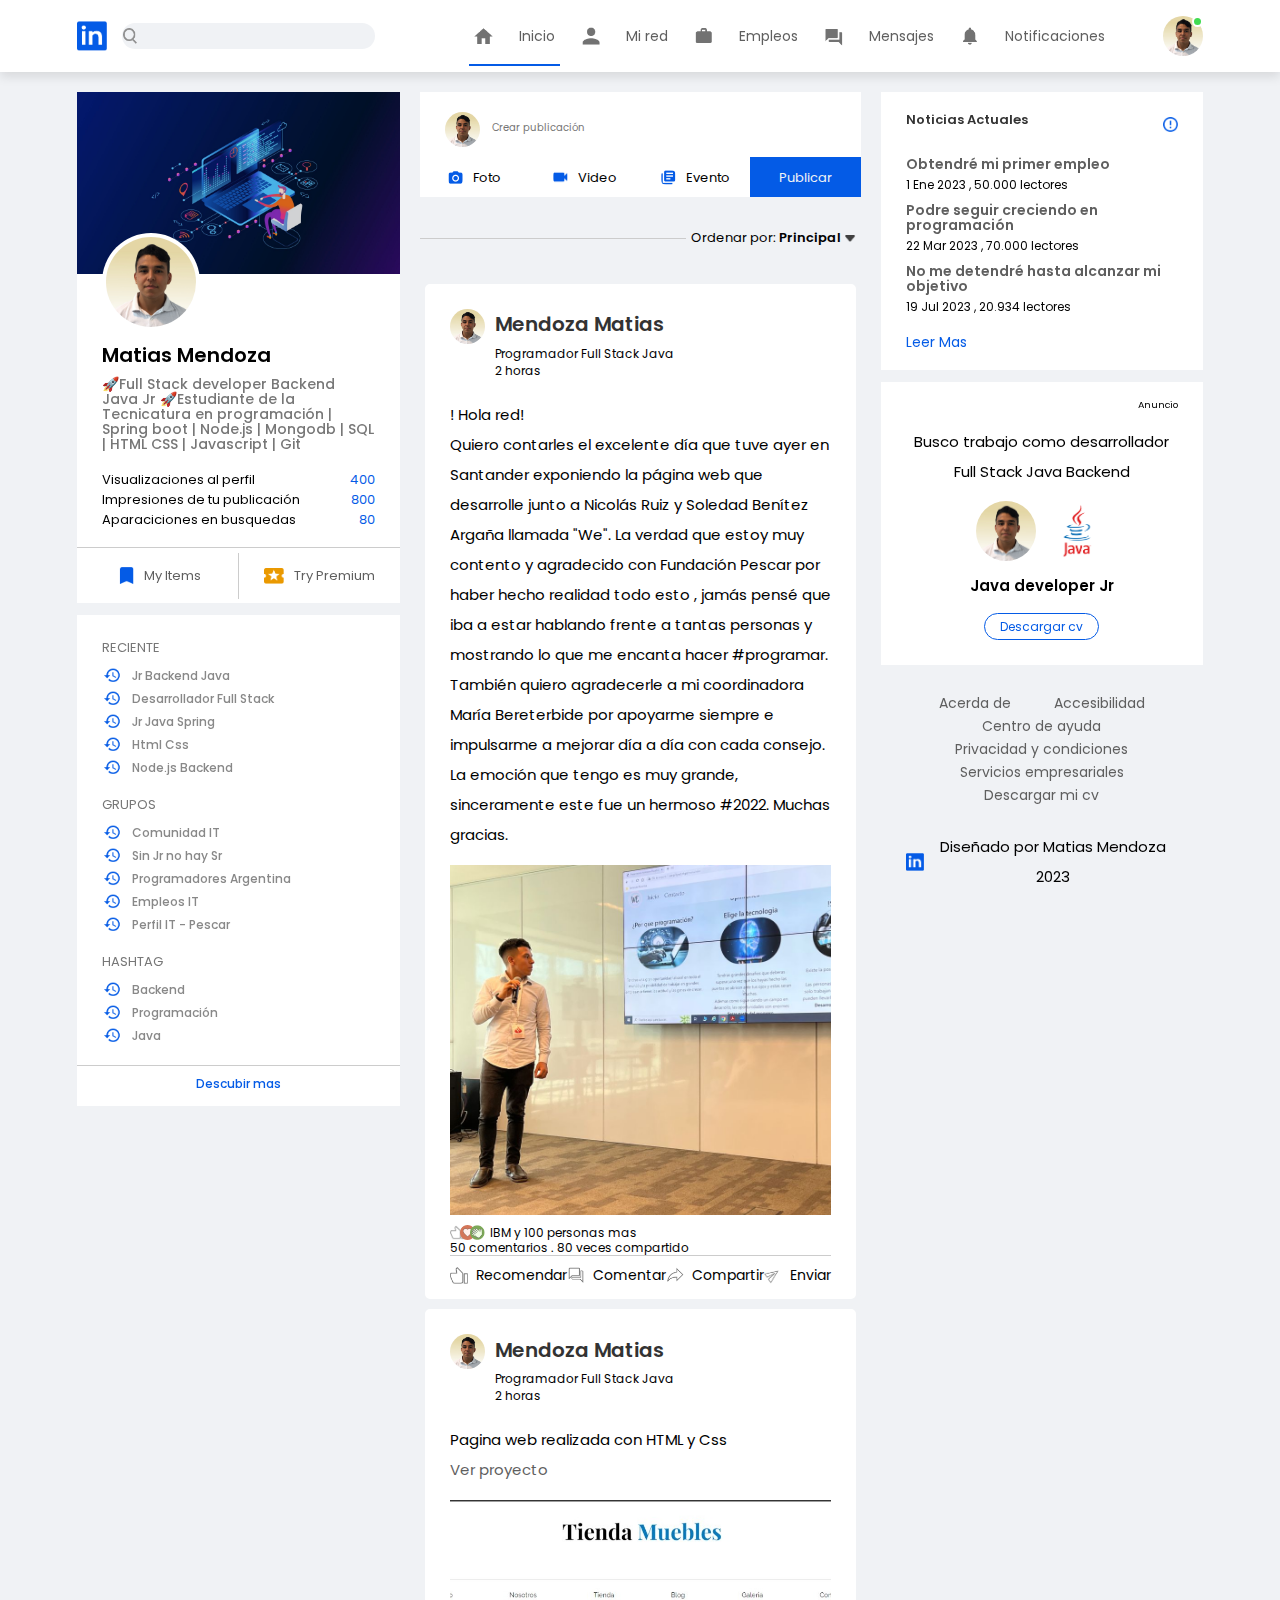
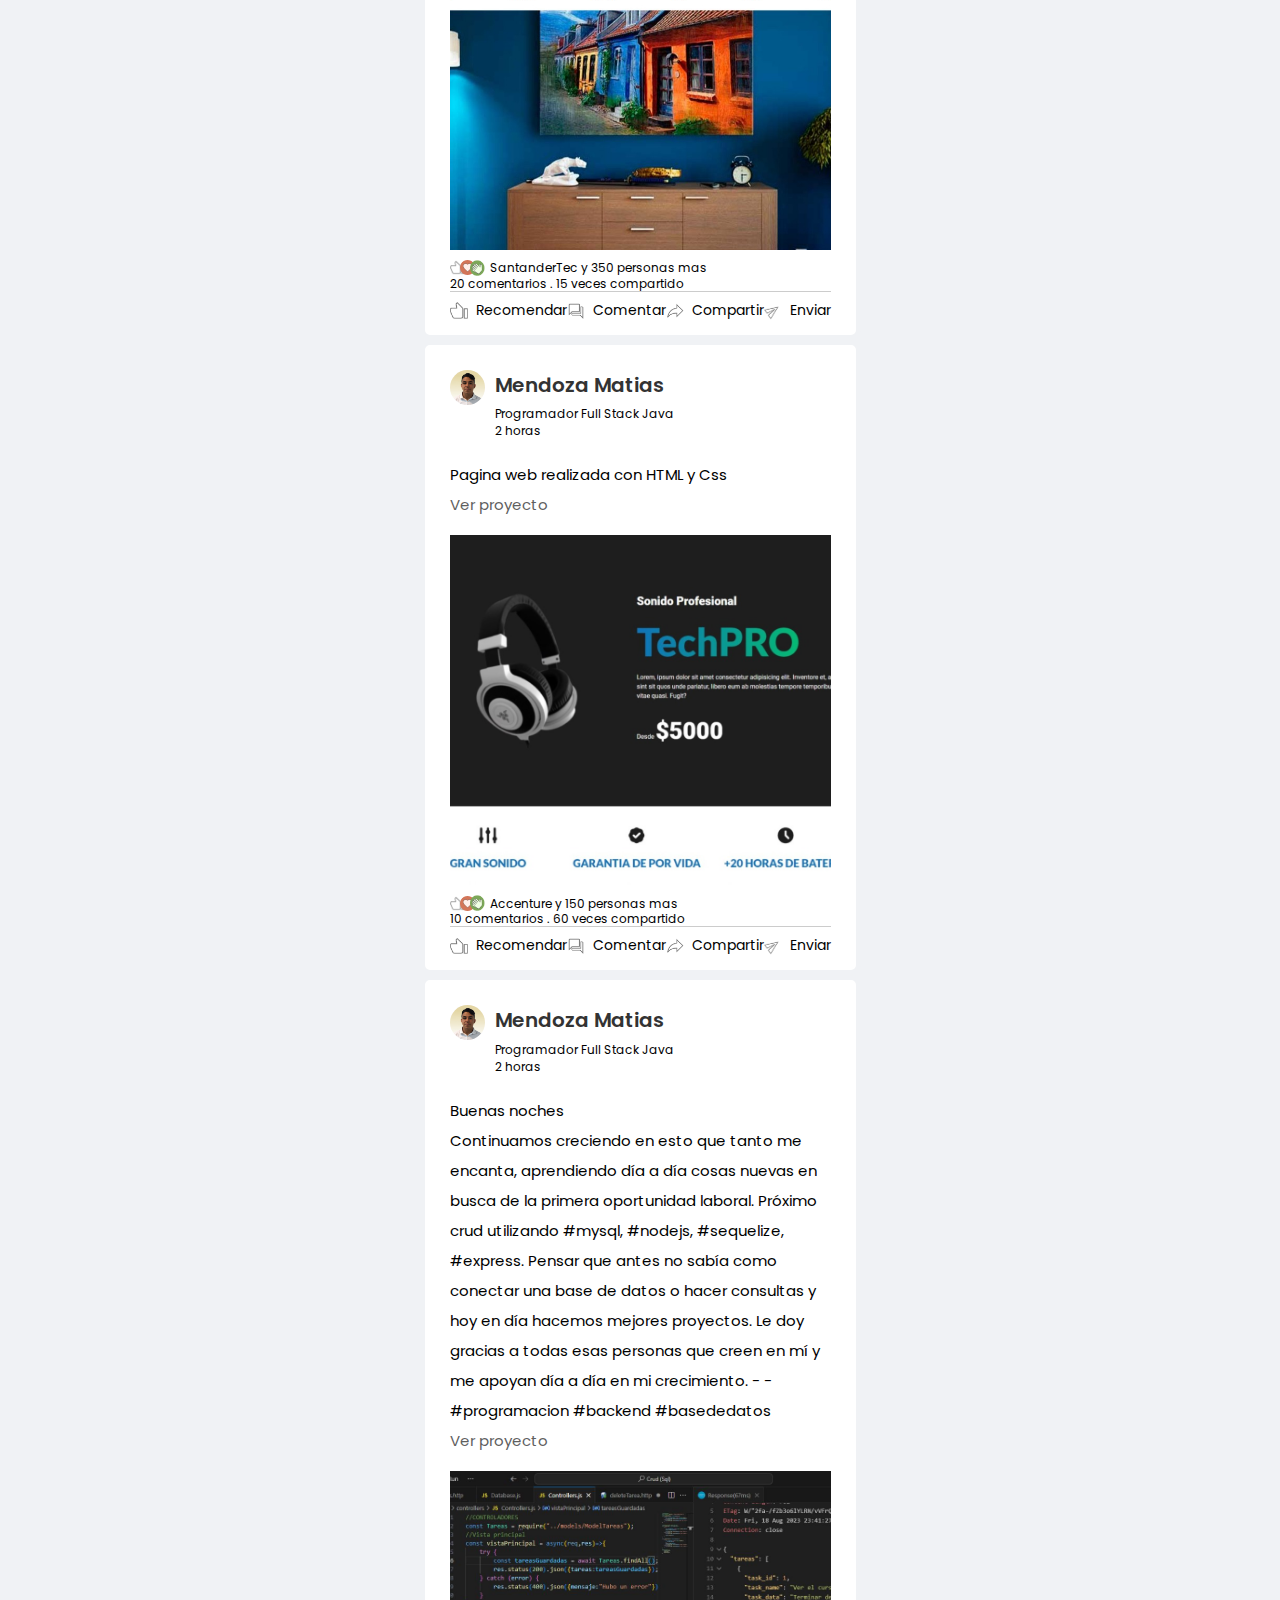
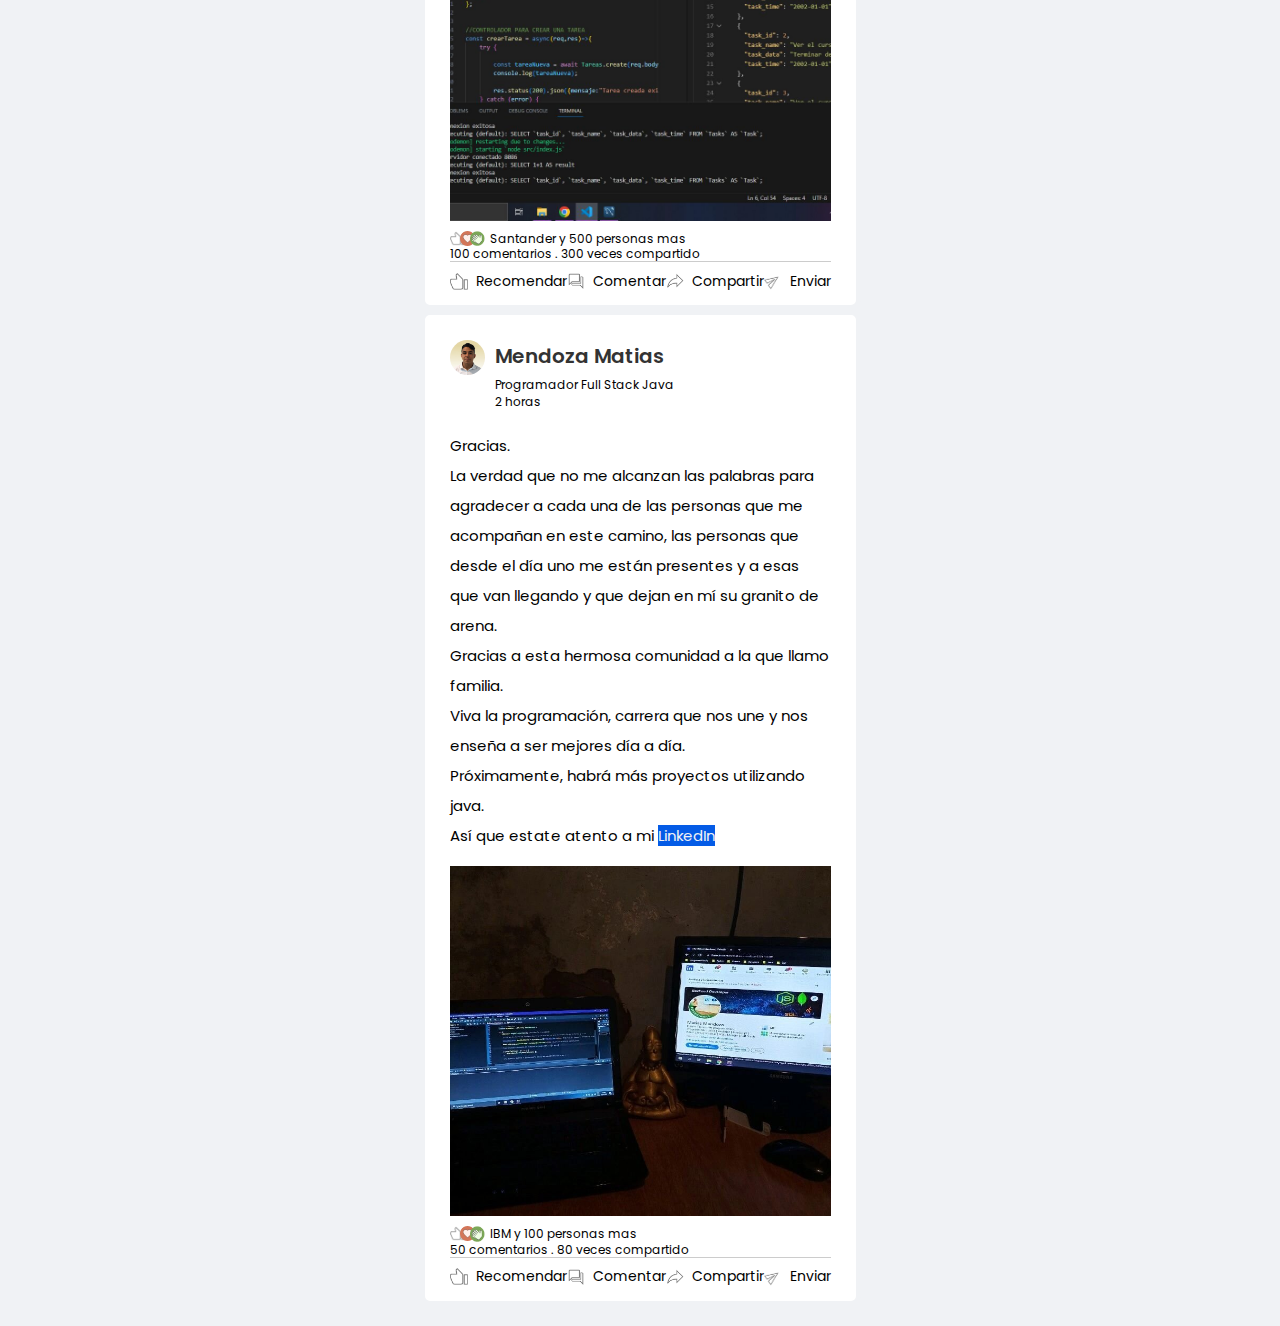
==== commit dbf53367: "correcciones al sitio , cambios de texto e imagenes" ====
--- a/index.html
+++ b/index.html
@@ -5,8 +5,8 @@
     <meta charset="UTF-8">
     <meta http-equiv="X-UA-Compatible" content="IE=edge">
     <meta name="viewport" content="width=device-width, initial-scale=1.0">
-    <title>Linkedn Mendoza Matias</title>
-    <link rel="icon" href="./images/home.png">
+    <title>Linkedln Matias (Ezequiel) Mendoza</title>
+    <link rel="icon" href="./images/linkedln.png">
     <link rel="stylesheet" href="css/normalize.css">
     <link rel="stylesheet" href="css/app.css">
     <link rel="preconnect" href="https://fonts.googleapis.com">
@@ -76,7 +76,7 @@
                 <hr>
                 <a href="#" class="perfil-menu-link">
                     <img src="images/feedback.png" alt="Icono opionio">
-                    <p>Dar opinion</p>
+                    <p>Dar opinión</p>
                     <span>></span>
                 </a>
                 <a href="#" class="perfil-menu-link">
@@ -91,7 +91,7 @@
                 </a>
                 <a href="#" class="perfil-menu-link">
                     <img src="images/display.png" alt="Icono acceso ">
-                    <p>Visualizacion y Acceso</p>
+                    <p>Visualización y Acceso</p>
                     <span>></span>
                 </a>
                 <a href="#" class="perfil-menu-link">
@@ -137,7 +137,7 @@
                         <a href="#"><img src="/images/recent.png">Desarrollador Full Stack</a>
                         <a href="#"><img src="/images/recent.png">Jr Java Spring</a>
                         <a href="#"><img src="/images/recent.png">Html Css</a>
-                        <a href="#"><img src="/images/recent.png">Backend Developer</a>
+                        <a href="#"><img src="/images/recent.png">Node.js Backend</a>
                         <h3>Grupos</h3>
                         <a href="#"><img src="/images/recent.png">Comunidad IT</a>
                         <a href="#"><img src="/images/recent.png">Sin Jr no hay Sr</a>
@@ -183,7 +183,7 @@
                             <small>2 horas</small>
                         </div>
                     </div>
-                    <p>! Hola red!
+                    <p>! Hola red!<br>
                         Quiero contarles el excelente día que tuve ayer en Santander exponiendo la página web que
                         desarrolle junto a Nicolás Ruiz y Soledad Benítez Argaña llamada "We".
                         La verdad que estoy muy contento y agradecido con Fundación Pescar por haber hecho realidad todo
@@ -278,7 +278,7 @@
                             <small>2 horas</small>
                         </div>
                     </div>
-                    <p>Pagina web realizada con HTML y Css <a href="">Ver proyecto</a></p>
+                    <p>Pagina web realizada con HTML y Css <br><a href="">Ver proyecto</a></p>
                     <div class="imagen-publicacion img-tres"></div>
                     <div class="acciones-publicacion">
                         <div>
@@ -321,7 +321,7 @@
                             <small>2 horas</small>
                         </div>
                     </div>
-                    <p>Buenas noches
+                    <p>Buenas noches<br>
                         Continuamos creciendo en esto que tanto me encanta, aprendiendo día a día cosas nuevas en busca
                         de la primera oportunidad laboral.
                         Próximo crud utilizando #mysql, #nodejs, #sequelize, #express.
@@ -363,7 +363,60 @@
                         </div>
                     </div>
                 </div>
-            </div>
+                <div class="publicacion">
+                    <div class="publicacion-autor">
+                        <img src="images/Foto.jpg" alt="Imagen personal">
+                        <div>
+                            <h1>Mendoza Matias</h1>
+                            <small>Programador Full Stack Java</small>
+                            <small>2 horas</small>
+                        </div>
+                    </div>
+                    <p>Gracias.<br>
+                         La verdad que no me alcanzan las palabras para agradecer a cada una de
+                        las personas que me acompañan en este camino, las personas que desde el día uno me
+                        están presentes y a esas que van llegando y que dejan en mí su granito de arena.<br>Gracias a esta
+                        hermosa comunidad a la que llamo familia.
+                         <br> Viva la programación, carrera que nos une y nos enseña a ser
+                        mejores día a día.
+                         <br>Próximamente, habrá más proyectos utilizando java.
+                         <br> Así que estate atento a mi <a href="https://www.linkedin.com/in/matias-mendoza-955170240/"
+                            class="btn-blue">LinkedIn</a>
+                        </p>
+                    <div class="imagen-publicacion img-cinco"></div>
+                    <div class="acciones-publicacion">
+                        <div>
+                            <img src="images/thumbsup.png" alt="">
+                            <img src="images/love.png" alt="">
+                            <img src="images/clap.png" alt="">
+                            <span class="impresiones">IBM y 100 personas mas</span>
+                        </div>
+                        <div>
+                            <span>50 comentarios . 80 veces compartido</span>
+                        </div>
+                    </div>
+                    <div class="publicacion-actividad">
+                        <div>
+                            <img class="img-actividad" src="images/like.png" alt="Icono recomendar">
+                            <span>Recomendar</span>
+                        </div>
+                        <div>
+                            <img class="img-actividad" src="images/comment.png" alt="Icono comentar">
+                            <span>Comentar</span>
+                        </div>
+                        <div>
+                            <img class="img-actividad" src="images/share.png" alt="Icono compartir">
+                            <span>Compartir</span>
+                        </div>
+                        <div>
+                            <img class="img-actividad" src="images/send.png" alt="Icono enviar">
+                            <span>Enviar</span>
+                        </div>
+                    </div>
+                </div>
+            </div>
+            <!--Fin publicacion 4-->
+
             <!--Contenido Derecho-->
             <div class="sidebar-derecho">
                 <div class="position-sticky">
@@ -372,21 +425,21 @@
                         <img src="images/more.png" class="info-icono" alt="icono de nueva información">
                         <h3>Noticias Actuales</h3>
 
-                        <a href="#">Obtendre mi primer empleo</a>
-                        <span>1 Ene 2023 , 10,934 lectores</span>
+                        <a href="#">Obtendré mi primer empleo</a>
+                        <span>1 Ene 2023 , 50.000 lectores</span>
 
                         <a href="#">Podre seguir creciendo en programación</a>
-                        <span>22 Mar 2023 , 10,934 lectores</span>
-
-                        <a href="#">No me detendre hasta alcanzar mi objetivo</a>
-                        <span>19 Jul 2023 , 10,934 lectores</span>
+                        <span>22 Mar 2023 , 70.000 lectores</span>
+
+                        <a href="#">No me detendré hasta alcanzar mi objetivo</a>
+                        <span>19 Jul 2023 , 20.934 lectores</span>
 
                         <a href="#" class="leer-mas">Leer Mas</a>
                     </div>
 
                     <div class="sidebar-noticias">
                         <small>Anuncio</small>
-                        <p>Busco trabajo como desarrollador Backend</p>
+                        <p>Busco trabajo como desarrollador <br> Full Stack Java Backend</p>
                         <div>
                             <img src="images/Foto.jpg" alt="Foto personal">
                             <img src="./images/java.png" alt="Logo Java">
--- a/css/app.css
+++ b/css/app.css
@@ -24,10 +24,11 @@
 /*Variables*/
 :root {
     --blancoClaro: #fff;
-    --separacion: 5rem;
+    --negro:#000;
     --blanco: #f0f2f5;
     --gris: #5f5f5f;
     --verde: #41db51;
+    --grisClaro:#e4e6eb;
     --azul: #045be6;
 }
 
@@ -70,13 +71,13 @@
 
 /*Recursos*/
 .btn-blue{
-    background-color: #045be6;
-    color: #fff;
+    background-color: var(--azul);
+    color: var(--blanco);
 }
 
 .btn-gray{
-    color: #000;
-    background-color: #e4e6eb;   
+    color: var(--negro);
+    background-color: var(--grisClaro);   
 }
 
 .alinear-botones li{
@@ -108,6 +109,9 @@
 
 .img-cuatro{
     background-image: url(../images/proyectoTres.jfif);
+}
+.img-cinco{
+    background-image: url(../images/proyectoCuatro.jpg);
 }
 /*Navegacion*/
 .navegacion {
@@ -294,7 +298,7 @@
 
 .sidebar-perfil-info h1 {
     font-weight: 600;
-    color: #222;
+    color: var(--negro);
 }
 
 .sidebar-perfil-info h3 {
@@ -694,7 +698,7 @@
 }
 
 .perfil-menu {
-    background-color: #222;
+    background-color: var(--negro);
     color: var(--blancoClaro);
     margin: 1rem;
     padding: 2rem;
@@ -716,9 +720,10 @@
     margin-bottom: 0.7rem;
 }
 
-.informacion-usuario a {
+.informacion-usuario a ,
+.perfil-menu a {
     color: #c9dbf8;
-    font-size: 1.3rem;
+    font-size: 1.2rem;
 }
 
 .perfil-menu-link hr {
@@ -782,7 +787,7 @@
 
 .contenido-interno h1 {
     font-weight: 600;
-    color: #222;
+    color: var(--negro);
 }
 
 .contenido-interno b {
@@ -931,7 +936,7 @@
     display: inline-block;
     margin: 1rem 0;
     padding: 0.5rem 2.5rem;
-    border: 1px solid #222;
+    border: 1px solid var(--negro);
     border-radius: 3rem;
     font-weight: 400;
 }
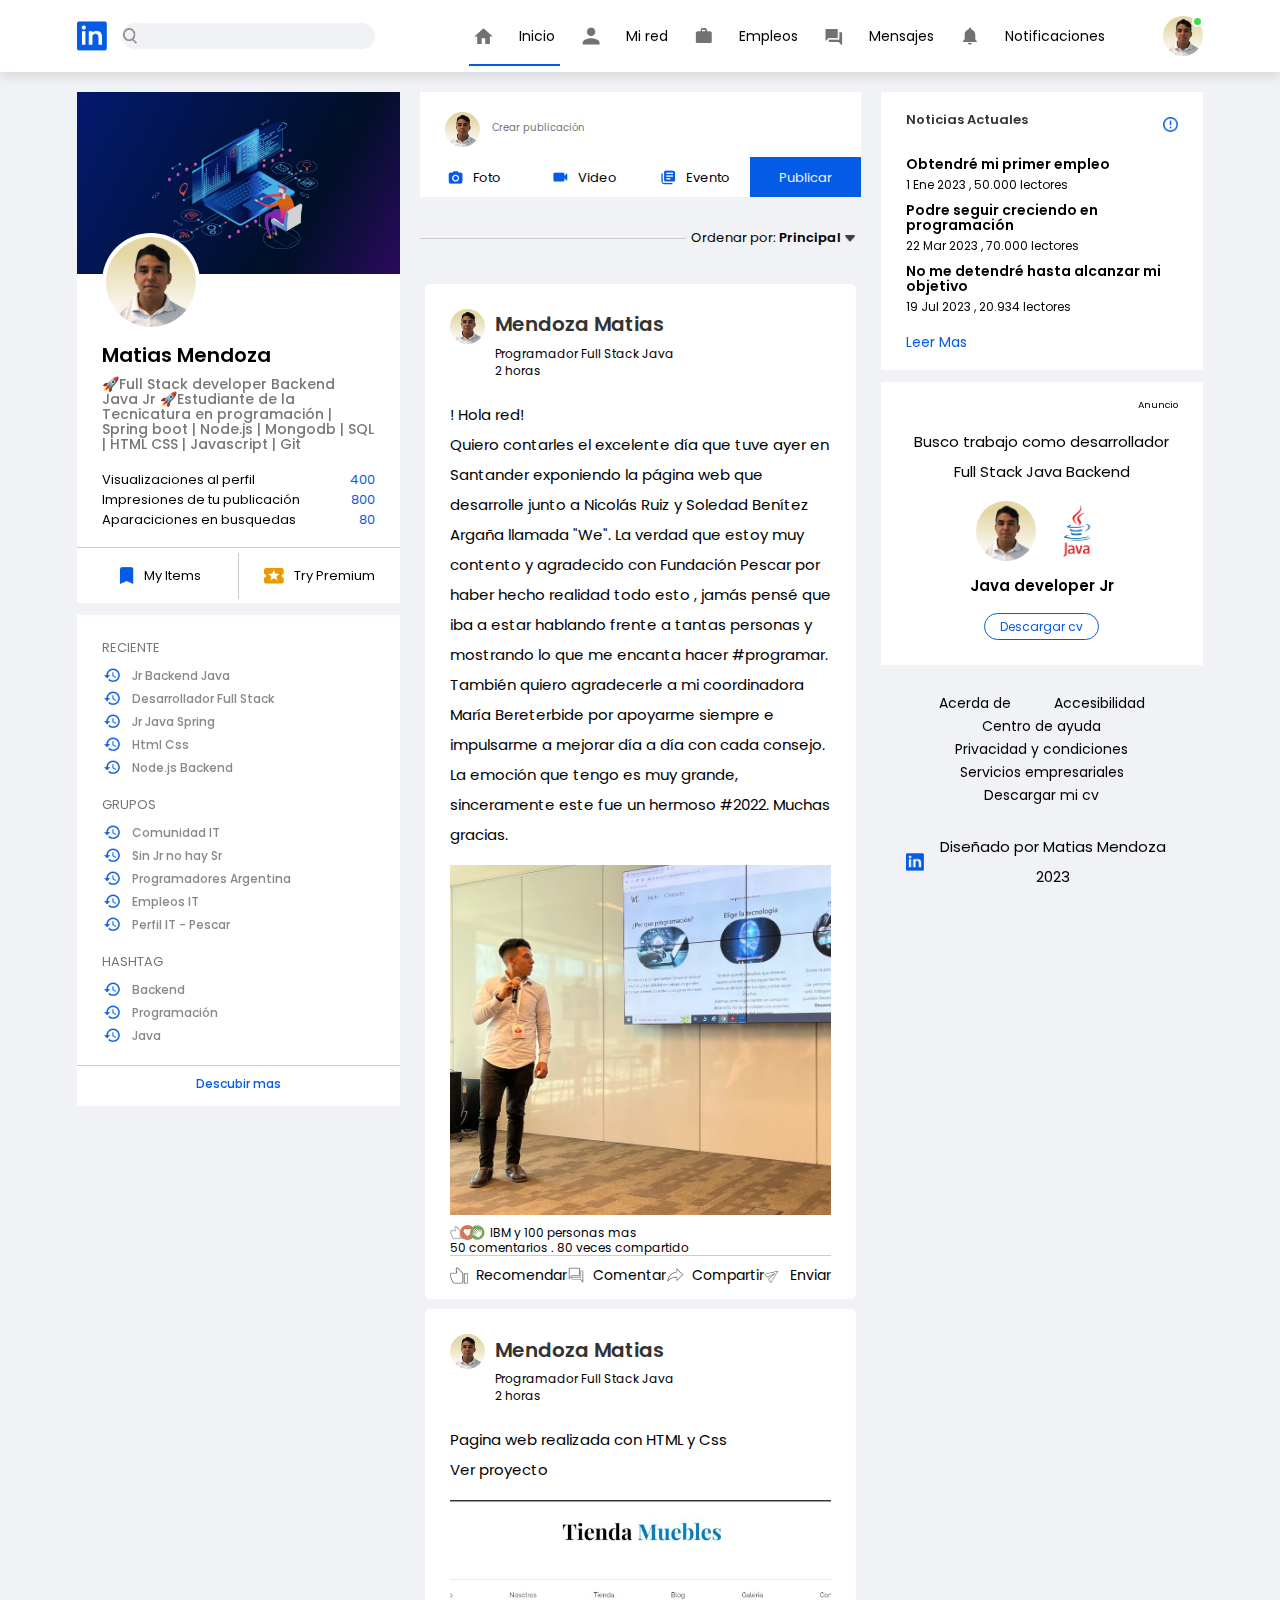
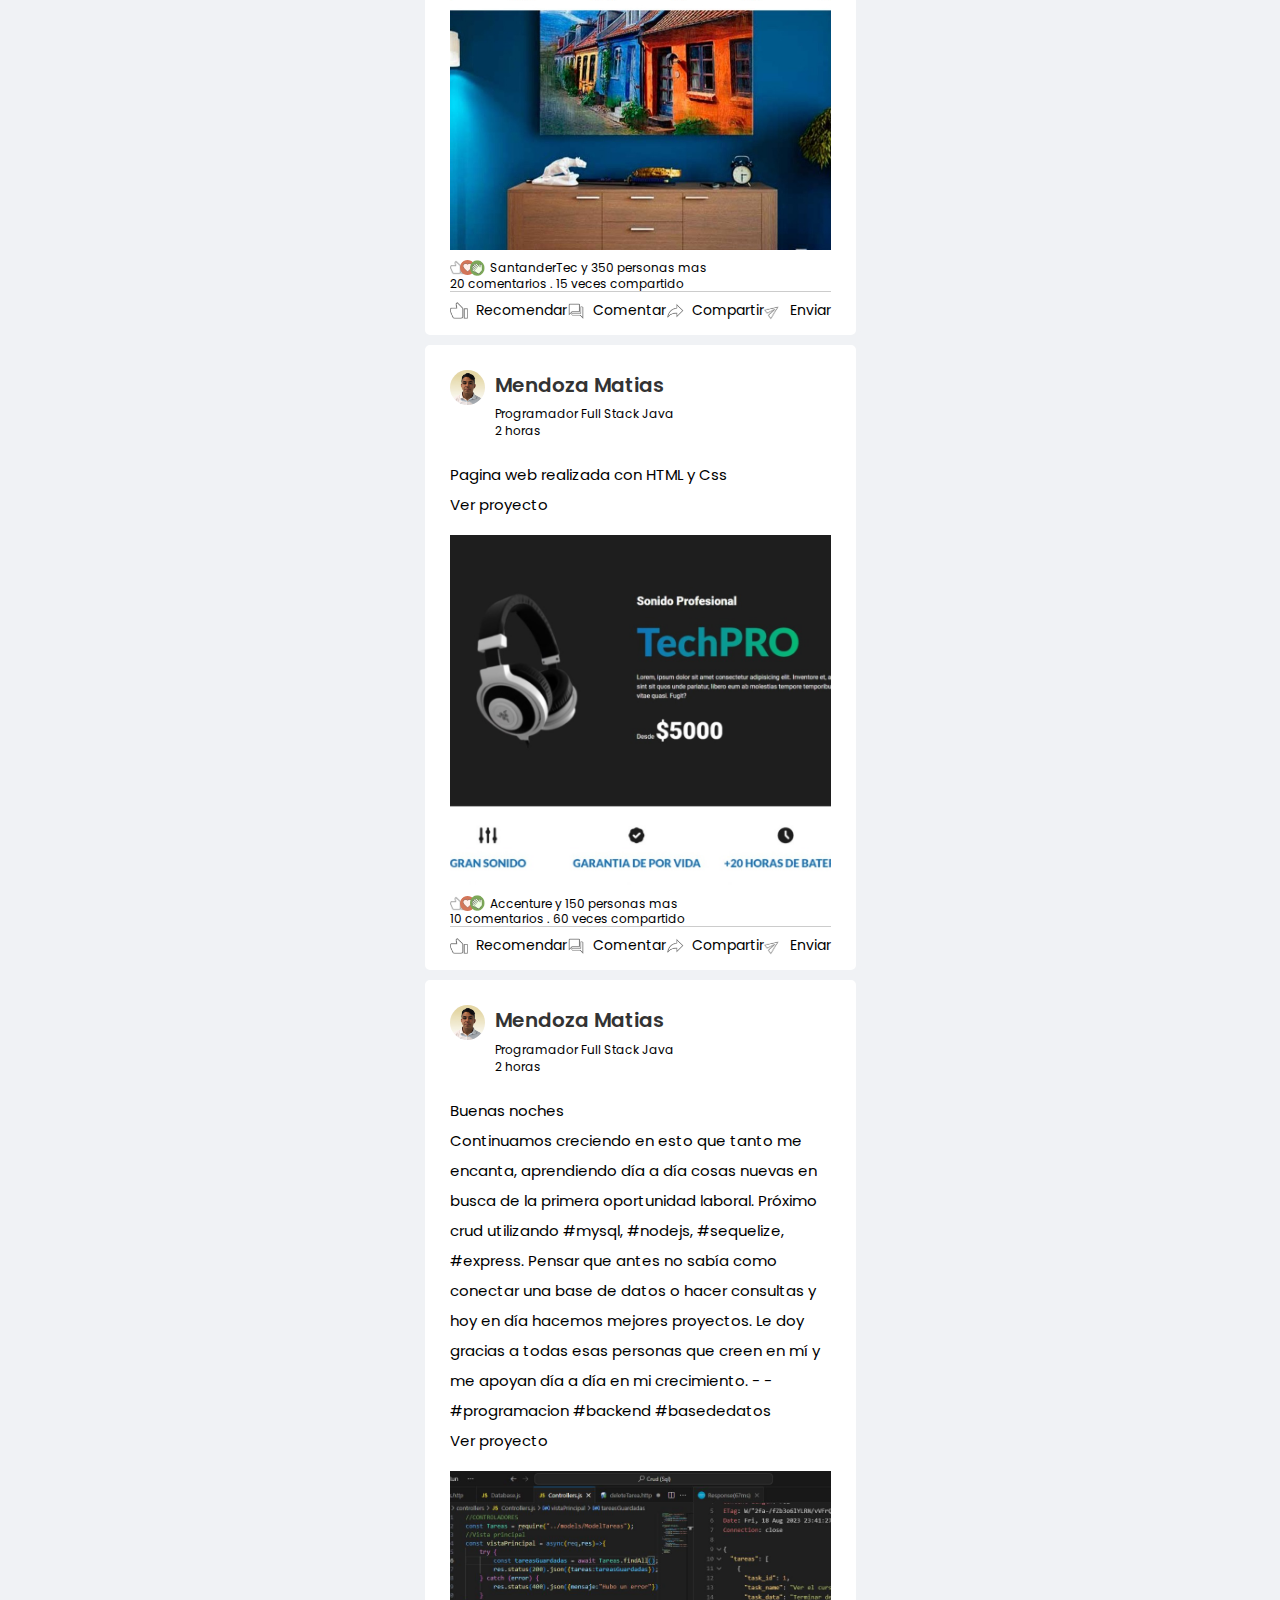
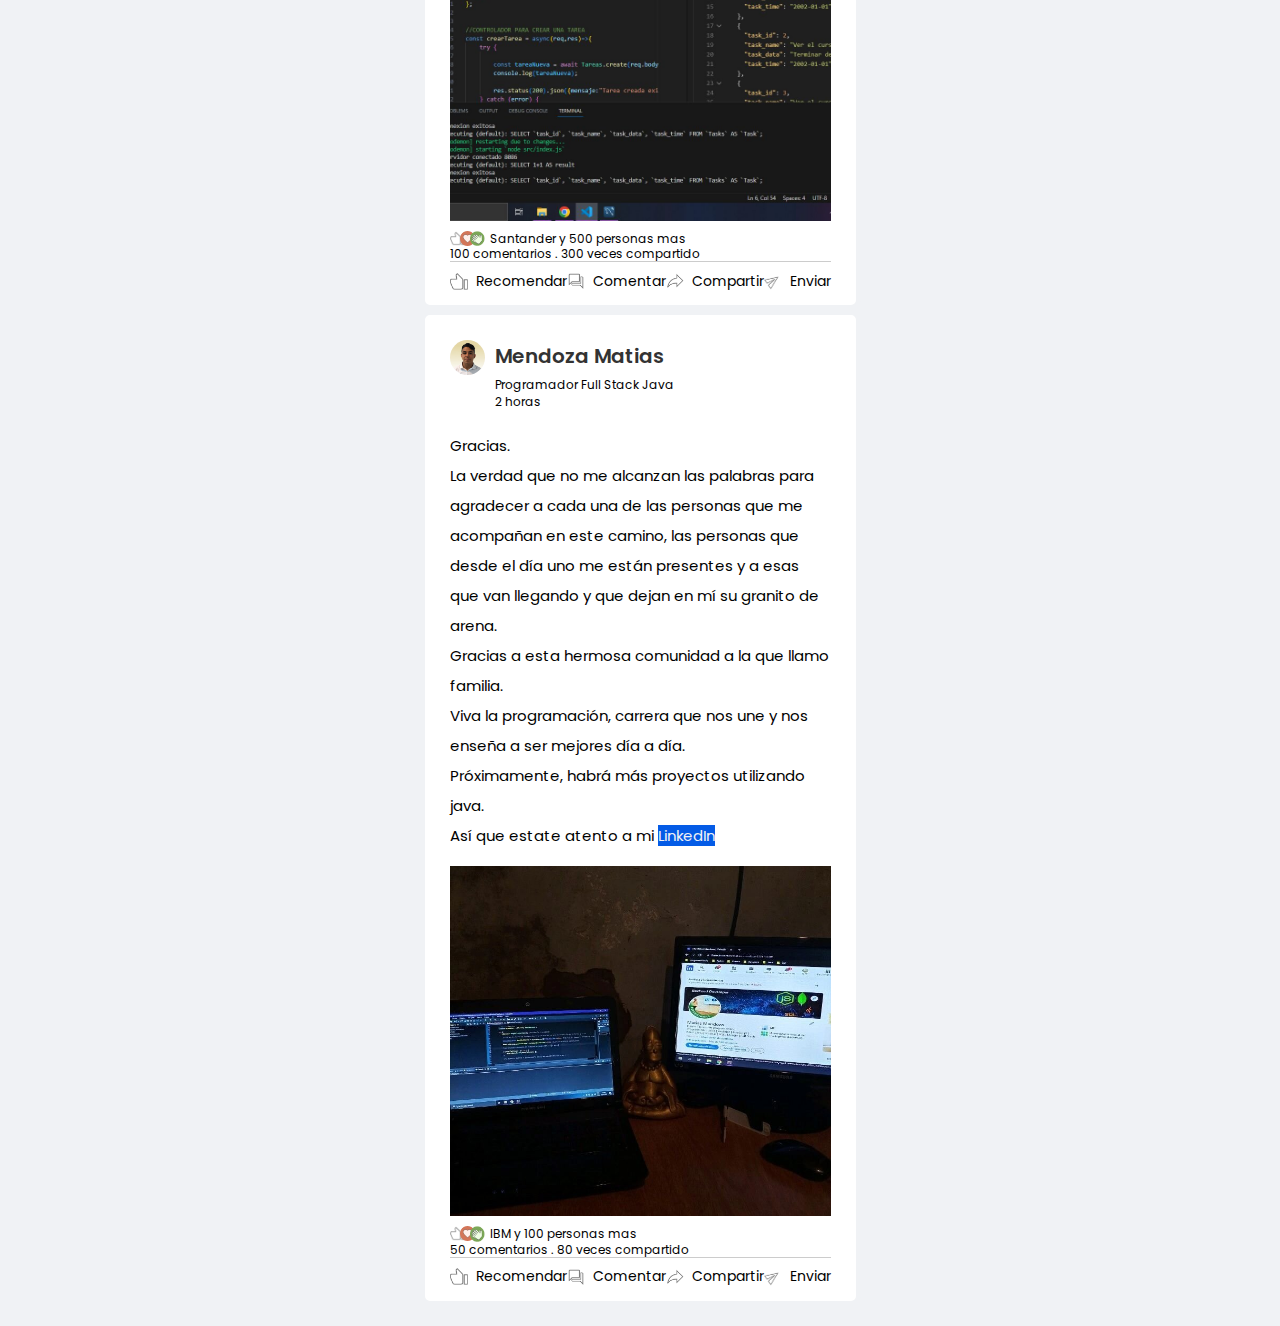
==== commit 9e440834: "carga de links de contacto" ====
--- a/index.html
+++ b/index.html
@@ -234,8 +234,8 @@
                             <small>2 horas</small>
                         </div>
                     </div>
-                    <p>Pagina web realizada con HTML y Css <br><a
-                            href="https://tech-nryr8z145-mendoza-matias.vercel.app/">Ver proyecto</a></p>
+                    <p>Pagina web realizada con HTML y Css <br><a target="_blank"
+                            href="https://tienda-muebles-beta.vercel.app/">Ver proyecto</a></p>
                     <div class="imagen-publicacion img-dos"></div>
                     <div class="acciones-publicacion">
                         <div>
@@ -278,7 +278,7 @@
                             <small>2 horas</small>
                         </div>
                     </div>
-                    <p>Pagina web realizada con HTML y Css <br><a href="">Ver proyecto</a></p>
+                    <p>Pagina web realizada con HTML y Css <br><a target="_blank" href="https://tech-nryr8z145-mendoza-matias.vercel.app/">Ver proyecto</a></p>
                     <div class="imagen-publicacion img-tres"></div>
                     <div class="acciones-publicacion">
                         <div>
@@ -330,7 +330,7 @@
                         Le doy gracias a todas esas personas que creen en mí y me apoyan día a día en mi crecimiento.
                         -
                         -
-                        #programacion #backend #basededatos <br><a
+                        #programacion #backend #basededatos <br><a target="_blank"
                             href="https://github.com/Mendoza-Matias/Listador_Notas">Ver proyecto</a></p>
                     <div class="imagen-publicacion img-cuatro"></div>
                     <div class="acciones-publicacion">
--- a/css/app.css
+++ b/css/app.css
@@ -36,7 +36,7 @@
 
 a {
     text-decoration: none;
-    color: var(--gris);
+    color: var(--negro);
 }
 
 li {
